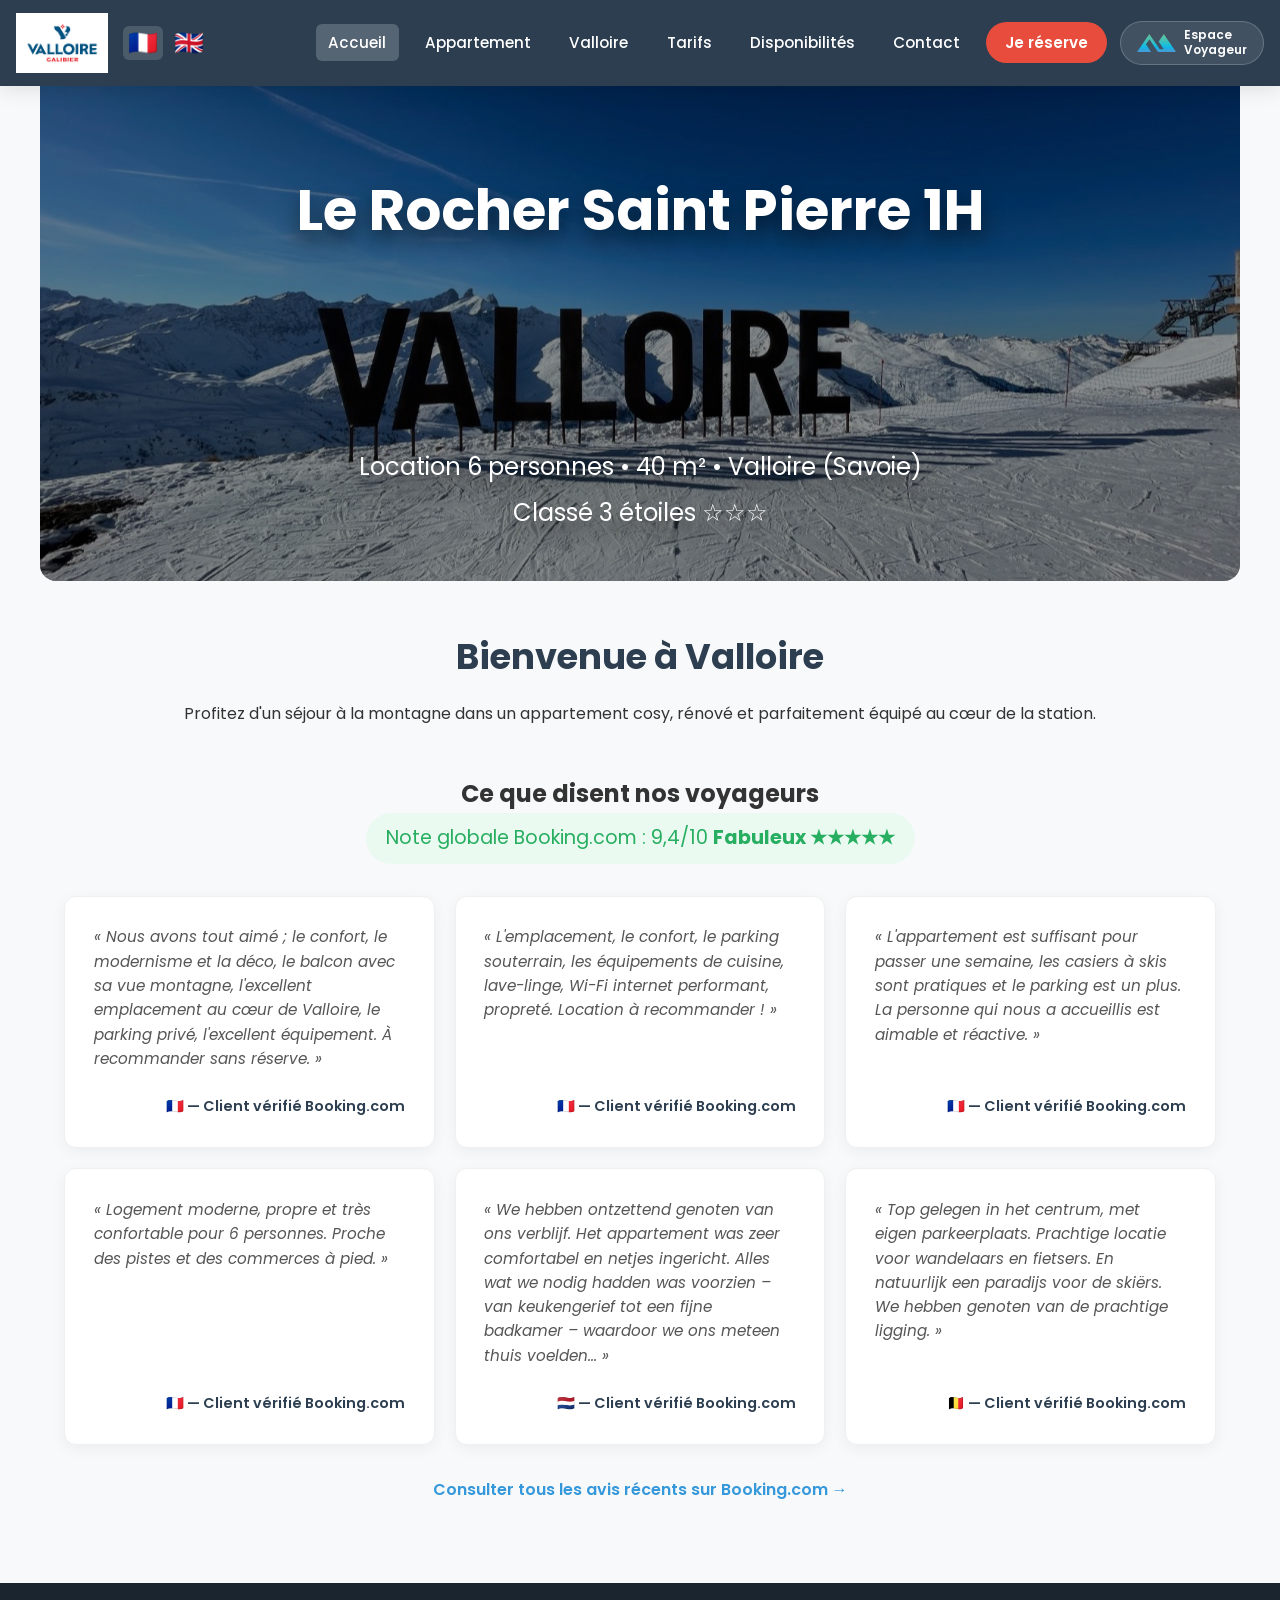
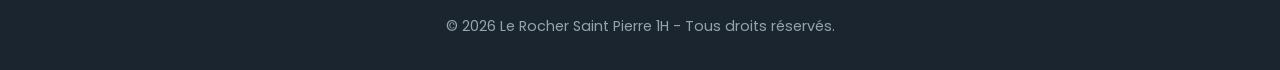
==== index.html @ ee744f75 "Update winter and tourist tax rates in index.html" ====
<!DOCTYPE html>
<html lang="fr">
<head>
    <meta charset="UTF-8">
    <meta name="viewport" content="width=device-width, initial-scale=1.0">
    <title>Le Rocher Saint Pierre 1H | Location Appartement 6 pers. à Valloire</title>
    <link rel="canonical" href="https://rochersaintpierre.fr/">    
    
    <meta name="description" content="Location d'un appartement 2 pièces de 40 m² pour 6 personnes au cœur de la station de Valloire (Savoie). Proche des pistes, avec parking fermé en sous-sol et Wi-Fi.">
    <meta name="keywords" content="location valloire, appartement valloire 6 personnes, rocher saint pierre valloire, valloire centre station, location pied des pistes valloire, appartement cosy valloire, décoration moderne, location valloire avec parking sous-sol, séjour ski valloire, vacances montagne été hiver savoie, proche esf valloire, location non fumeur">
    <meta name="robots" content="index, follow">

    <meta property="og:title" content="Le Rocher Saint Pierre 1H — Location 6 personnes à Valloire">
    <meta property="og:description" content="Appartement 40 m² au centre de la station de Valloire. Parking sous-sol, local à skis, proche pistes et tous commerces.">
    <meta property="og:image" content="https://rochersaintpierre.fr/images/couverture.png">
    <meta property="og:type" content="website">
    <meta property="og:url" content="https://rochersaintpierre.fr/">

    <script type="application/ld+json">
    {
      "@context": "https://schema.org",
      "@type": "VacationRental",
      "name": "Le Rocher Saint Pierre 1H",
      "description": "Appartement de vacances 2 pièces de 40 m² pour 6 personnes au centre de la station de Valloire (Savoie). Décoration soignée et moderne, proche des pistes et commerces.",
      "address": {
        "@type": "PostalAddress",
        "streetAddress": "Le Rocher Saint Pierre",
        "addressLocality": "Valloire",
        "postalCode": "73450",
        "addressRegion": "Savoie",
        "addressCountry": "FR"
      },
      "geo": {
        "@type": "GeoCoordinates",
        "latitude": 45.1652,
        "longitude": 6.4281
      },
      "numberOfRooms": 2,
      "floorSize": {
        "@type": "QuantitativeValue",
        "value": 40,
        "unitCode": "MTK"
      },
      "occupancy": {
        "@type": "QuantitativeValue",
        "maxValue": 6
      },
      "priceRange": "À partir de 400€ / semaine",
      "checkinTime": "17:00",
      "checkoutTime": "10:00"
    }
    </script>

    <!-- Import de la police moderne Poppins -->
    <link rel="preconnect" href="https://fonts.googleapis.com">
    <link rel="preconnect" href="https://fonts.gstatic.com" crossorigin>
    <link href="https://fonts.googleapis.com/css2?family=Poppins:ital,wght@0,300;0,400;0,500;0,600;0,700;1,400&display=swap" rel="stylesheet">

    <link rel="stylesheet" href="styles.css">
    
    <link rel="apple-touch-icon" href="favicon.ico">
    <link rel="icon" href="favicon.ico">
</head>
<body>

    <!-- Navigation Menu -->
    <nav class="navbar">
        <div class="nav-container">
            <div class="logo-container">
                <img src="images/logo valloire-2.png" alt="logo valloire location particulier" class="logo-img">
                
                <div class="lang-switch">
                    <button type="button" onclick="setLanguage('fr')" class="lang-btn active" id="btn-fr" title="Français">🇫🇷</button>
                    <button type="button" onclick="setLanguage('en')" class="lang-btn" id="btn-en" title="English">🇬🇧</button>
                </div>

                <a href="https://lerochersaintpierre1h.github.io/portail-client/" target="_blank" class="btn-voyageur mobile-only">
                    <img src="images/logo-menu-appli.png" alt="Portail client" class="voyageur-icon">
                    <span class="voyageur-text" data-fr="Espace<br>Voyageur" data-en="Guest<br>Area">Espace<br>Voyageur</span>
                </a>
            </div>

            <!-- BOUTON HAMBURGER POUR MOBILE -->
            <div class="menu-toggle" onclick="toggleMobileMenu()">
                <span></span>
                <span></span>
                <span></span>
            </div>

            <ul class="nav-menu">
                <li><a href="#accueil" class="nav-link active" data-fr="Accueil" data-en="Home">Accueil</a></li>
                <li><a href="#appartement" class="nav-link" data-fr="Appartement" data-en="Apartment">Appartement</a></li>
                <li><a href="#valloire" class="nav-link" data-fr="Valloire" data-en="Valloire">Valloire</a></li>
                <li><a href="#tarifs" class="nav-link" data-fr="Tarifs" data-en="Rates">Tarifs</a></li>
                <li><a href="#disponibilites" class="nav-link" data-fr="Disponibilités" data-en="Availability">Disponibilités</a></li>
                <li><a href="#contact" class="nav-link" data-fr="Contact" data-en="Contact">Contact</a></li>
                
                <li><a href="#section-reservation" onclick="reserverDirectly(event)" class="nav-btn-reserve" data-fr="Je réserve" data-en="Book now">Je réserve</a></li>

                <li class="desktop-only">
                    <a href="https://lerochersaintpierre1h.github.io/portail-client/" target="_blank" class="btn-voyageur">
                        <img src="images/logo-menu-appli.png" alt="Portail client" class="voyageur-icon">
                        <span class="voyageur-text" data-fr="Espace<br>Voyageur" data-en="Guest<br>Area">Espace<br>Voyageur</span>
                    </a>
                </li>
            </ul>
        </div>
    </nav>
    
    <!-- Pages Container -->
    <div class="pages-container">
        
        <!-- PAGE 1: ACCUEIL -->
        <div id="accueil" class="page active">
            <div class="hero-section">
                <div class="hero-overlay"></div>
                <div class="hero-content">
                    <h1>Le Rocher Saint Pierre 1H</h1>
                    <p class="hero-subtitle" data-fr="Location 6 personnes • 40 m² • Valloire (Savoie)" data-en="Apartment for 6 guests • 40 sqm • Valloire (Savoie)">Location 6 personnes • 40 m² • Valloire (Savoie)</p>
                    <p class="hero-subtitle" data-fr="Classé 3 étoiles ☆☆☆" data-en="Rated 3 stars ☆☆☆">Classé 3 étoiles ☆☆☆</p>
                </div>
            </div>

            <div class="page-content" style="text-align: center;">
                <h1 data-fr="Bienvenue à Valloire" data-en="Welcome to Valloire">Bienvenue à Valloire</h1>
                <p data-fr="Profitez d'un séjour à la montagne dans un appartement cosy, rénové et parfaitement équipé au cœur de la station." data-en="Enjoy a mountain stay in a cozy, renovated, and fully equipped apartment in the heart of the resort.">Profitez d'un séjour à la montagne dans un appartement cosy, rénové et parfaitement équipé au cœur de la station.</p>
            </div>

            <!-- Section Avis Clients -->
            <div class="page-content" style="text-align: center;">
                <h2 data-fr="Ce que disent nos voyageurs" data-en="What our guests say">Ce que disent nos voyageurs</h2>
                <p class="rating-highlight" data-fr="Note globale Booking.com : 9,4/10 <strong>Fabuleux ★★★★★</strong>" data-en="Overall Booking.com rating: 9.4/10 <strong>Fabulous ★★★★★</strong>">
                    Note globale Booking.com : 9,4/10 <strong>Fabuleux ★★★★★</strong>
                </p>

                <div class="reviews-grid">
                    <div class="review-card">
                        <p class="review-text">« Nous avons tout aimé ; le confort, le modernisme et la déco, le balcon avec sa vue montagne, l'excellent emplacement au cœur de Valloire, le parking privé, l'excellent équipement. À recommander sans réserve. »</p>
                        <p class="review-author">🇫🇷 — Client vérifié Booking.com</p>
                    </div>
                    <div class="review-card">
                        <p class="review-text">« L'emplacement, le confort, le parking souterrain, les équipements de cuisine, lave-linge, Wi-Fi internet performant, propreté. Location à recommander ! »</p>
                        <p class="review-author">🇫🇷 — Client vérifié Booking.com</p>
                    </div>
                    <div class="review-card">
                        <p class="review-text">« L'appartement est suffisant pour passer une semaine, les casiers à skis sont pratiques et le parking est un plus. La personne qui nous a accueillis est aimable et réactive. »</p>
                        <p class="review-author">🇫🇷 — Client vérifié Booking.com</p>
                    </div>
                    <div class="review-card">
                        <p class="review-text">« Logement moderne, propre et très confortable pour 6 personnes. Proche des pistes et des commerces à pied. »</p>
                        <p class="review-author">🇫🇷 — Client vérifié Booking.com</p>
                    </div>
                    <div class="review-card">
                        <p class="review-text">« We hebben ontzettend genoten van ons verblijf. Het appartement was zeer comfortabel en netjes ingericht. Alles wat we nodig hadden was voorzien – van keukengerief tot een fijne badkamer – waardoor we ons meteen thuis voelden... »</p>
                        <p class="review-author">🇳🇱 — Client vérifié Booking.com</p>
                    </div>
                    <div class="review-card">
                        <p class="review-text">« Top gelegen in het centrum, met eigen parkeerplaats. Prachtige locatie voor wandelaars en fietsers. En natuurlijk een paradijs voor de skiërs. We hebben genoten van de prachtige ligging. »</p>
                        <p class="review-author">🇧🇪 — Client vérifié Booking.com</p>
                    </div>
                </div>

                <p style="margin-top: 2rem;">
                    <a href="https://www.booking.com/hotel/fr/le-rocher-saint-pierre-1h.fr.html" target="_blank" class="link-bold" data-fr="Consulter tous les avis récents sur Booking.com →" data-en="Read all recent reviews on Booking.com →">
                        Consulter tous les avis récents sur Booking.com →
                    </a>
                </p>
            </div>
        </div>
        
        <!-- PAGE 2: APPARTEMENT -->
        <div id="appartement" class="page">
            <div class="page-content">
                <h1 data-fr="L'appartement" data-en="The Apartment">L'appartement</h1>
                <p class="page-subtitle text-center" data-fr="Découvrez notre logement idéalement situé au cœur de la station de Valloire." data-en="Discover our accommodation ideally located in the heart of Valloire resort.">Découvrez notre logement idéalement situé au cœur de la station de Valloire.</p>
                
                <h2 style="margin-top: 2rem; text-align: center;" data-fr="Galerie Photos" data-en="Photo Gallery">Galerie Photos</h2>
                <section class="gallery-section">
                    <div class="gallery-tabs">
                        <button class="tab-btn active" onclick="filterGallery('salon')" data-fr="salon" data-en="living room">salon</button>
                        <button class="tab-btn" onclick="filterGallery('chambre')" data-fr="chambre" data-en="bedroom">chambre</button>
                        <button class="tab-btn" onclick="filterGallery('cuisine')" data-fr="cuisine" data-en="kitchen">cuisine</button>
                        <button class="tab-btn" onclick="filterGallery('toilette')" data-fr="Sdb toilette" data-en="bathroom & WC">Sdb toilette</button>
                        <button class="tab-btn" onclick="filterGallery('exterieur')" data-fr="extérieur" data-en="outdoor">extérieur</button>
                    </div>

                    <div class="gallery-grid">
                        <div class="gallery-item salon active"><img src="images/11.jpg" alt="Salon 1"></div>
                        <div class="gallery-item salon active"><img src="images/12.jpg" alt="Salon 2"></div>
                        <div class="gallery-item salon active"><img src="images/13.jpg" alt="Salon 3"></div>
                        <div class="gallery-item salon active"><img src="images/14.jpg" alt="Salon 4"></div>
                        <div class="gallery-item salon active"><img src="images/15.jpg" alt="Salon 5"></div>

                        <div class="gallery-item chambre"><img src="images/21.jpg" alt="Chambre 1"></div>
                        <div class="gallery-item chambre"><img src="images/22.jpg" alt="Chambre 2"></div>
                        <div class="gallery-item chambre"><img src="images/23.jpg" alt="Chambre 3"></div>

                        <div class="gallery-item cuisine"><img src="images/31.jpg" alt="Cuisine 1"></div>
                        <div class="gallery-item cuisine"><img src="images/32.jpg" alt="Cuisine 2"></div>
                        <div class="gallery-item cuisine"><img src="images/33.jpg" alt="Cuisine 3"></div>

                        <div class="gallery-item toilette"><img src="images/41.jpg" alt="SDB 1"></div>
                        <div class="gallery-item toilette"><img src="images/42.jpg" alt="SDB 2"></div>
                        <div class="gallery-item toilette"><img src="images/43.jpg" alt="WC"></div>
                        
                        <div class="gallery-item exterieur"><img src="images/51.jpg" alt="Extérieur 1"></div>
                        <div class="gallery-item exterieur"><img src="images/52.jpg" alt="Balcon"></div>
                        <div class="gallery-item exterieur"><img src="images/53.jpg" alt="Vue"></div>
                    </div>
                </section>

                <div class="content-box">
                    <h2 data-fr="Aperçu &amp; Situation" data-en="Overview &amp; Location">Aperçu &amp; Situation</h2>
                    <ul class="styled-list">
                        <li data-fr="<strong>Emplacement :</strong> Centre station, proche de tous commerces" data-en="<strong>Location:</strong> Resort center, close to all shops"><strong>Emplacement :</strong> Centre station, proche de tous commerces</li>
                        <li data-fr="<strong>Proximité pistes :</strong> À 250 m des remontées mécaniques et 50 m du retour piste" data-en="<strong>Ski slope proximity:</strong> 250m from ski lifts and 50m from slope return"><strong>Proximité pistes :</strong> À 250 m des remontées mécaniques et 50 m du retour piste</li>
                        <li data-fr="<strong>Loisirs immédiats :</strong> Cinéma au pied de la résidence" data-en="<strong>Immediate leisure:</strong> Cinema right below the residence"><strong>Loisirs immédiats :</strong> Cinéma au pied de la résidence</li>
                        <li data-fr="<strong>Type de logement :</strong> Appartement 2 pièces (40 m²) pour 6 personnes // 1er étage avec ascenseur" data-en="<strong>Accommodation type:</strong> 1-bedroom apartment (40 sqm) for 6 guests // 1st floor with elevator"><strong>Type de logement :</strong> Appartement 2 pièces (40 m²) pour 6 personnes // 1er étage avec ascenseur</li>
                        <li data-fr="<strong>Extérieur :</strong> 1 balcon de 3 m²" data-en="<strong>Outdoor:</strong> 1 balcony (3 sqm)"><strong>Extérieur :</strong> 1 balcon de 3 m²</li>
                    </ul>
                </div>

                <div class="content-box">
                    <h2 data-fr="Configuration des Couchages" data-en="Sleeping Arrangements">Configuration des Couchages</h2>
                    <p class="content-subtitle" data-fr="Note : Tous les lits sont équipés de couettes et alèses." data-en="Note: All beds are equipped with duvets and mattress protectors.">Note : Tous les lits sont équipés de couettes et alèses.</p>
                    <ul class="styled-list">
                        <li data-fr="<strong>Séjour :</strong> 1 canapé-lit 2 places (140x200 cm)" data-en="<strong>Living room:</strong> 1 double sofa bed (140x200 cm)"><strong>Séjour :</strong> 1 canapé-lit 2 places (140x200 cm)</li>
                        <li data-fr="<strong>Chambre :</strong> 1 lit double (140x190 cm) + lits superposés (90x190 cm)" data-en="<strong>Bedroom:</strong> 1 double bed (140x190 cm) + bunk beds (90x190 cm)"><strong>Chambre :</strong> 1 lit double (140x190 cm) + lits superposés (90x190 cm)</li>
                    </ul>
                </div>

                <div class="content-box">
                    <h2 data-fr="Équipements du Logement" data-en="Amenities">Équipements du Logement</h2>
                    <ul class="styled-list">
                        <li data-fr="<strong>Coin cuisine :</strong> Four, micro-ondes, lave-vaisselle, combiné réfrigérateur-congélateur, plaques à induction, plongeur-mixeur, cafetière Nespresso et filtre, kit pâtisserie" data-en="<strong>Kitchenette:</strong> Oven, microwave, dishwasher, fridge-freezer, induction hob, hand blender, Nespresso &amp; filter coffee makers, baking kit">
                            <strong>Coin cuisine :</strong> Four, micro-ondes, lave-vaisselle, combiné réfrigérateur-congélateur, plaques à induction, plongeur-mixeur, cafetière Nespresso et filtre, kit pâtisserie
                        </li>
                        <li data-fr="<strong>Espace salon :</strong> TV écran plat, accès Wi-Fi inclus" data-en="<strong>Living area:</strong> Flat-screen TV, Wi-Fi included"><strong>Espace salon :</strong> TV écran plat, accès Wi-Fi inclus</li>
                        <li data-fr="<strong>Loisir :</strong> Nombreux jeux de société" data-en="<strong>Leisure:</strong> Selection of board games"><strong>Loisir :</strong> Nombreux jeux de société</li>
                        <li data-fr="<strong>Entretien &amp; Soin :</strong> Lave-linge, sèche-cheveux, lisseur, fer et table à repasser" data-en="<strong>Care &amp; Cleaning:</strong> Washing machine, hair dryer, straightener, iron &amp; ironing board"><strong>Entretien &amp; Soin :</strong> Lave-linge, sèche-cheveux, lisseur, fer et table à repasser</li>
                        <li data-fr="<strong>Sports :</strong> Local à skis privatif" data-en="<strong>Sports:</strong> Private ski locker"><strong>Sports :</strong> Local à skis privatif</li>
                    </ul>
                </div>

                <div class="content-box">
                    <h2 data-fr="Informations Pratiques &amp; Services" data-en="Practical Information &amp; Services">Informations Pratiques &amp; Services</h2>
                    <ul class="styled-list">
                        <li data-fr="<strong>Parking :</strong> Place de parking en sous-sol fermé et privé (inclus)" data-en="<strong>Parking:</strong> Private underground parking space included"><strong>Parking :</strong> Place de parking en sous-sol fermé et privé (inclus)</li>
                        <li data-fr="<strong>Linge de maison :</strong> Draps et serviettes non fournis" data-en="<strong>Linen:</strong> Bed sheets and towels not provided"><strong>Linge de maison :</strong> Draps et serviettes non fournis</li>
                        <li data-fr="<strong>Famille :</strong> Kit bébé disponible sur demande" data-en="<strong>Family:</strong> Baby kit available upon request"><strong>Famille :</strong> Kit bébé disponible sur demande</li>
                        <li data-fr="<strong>Horaires :</strong> Arrivée à partir de 17 h // Départ avant 10 h" data-en="<strong>Schedules:</strong> Check-in from 5:00 PM // Check-out before 10:00 AM"><strong>Horaires :</strong> Arrivée à partir de 17 h // Départ avant 10 h</li>
                        <li data-fr="<strong>Logement non-fumeur</strong>" data-en="<strong>Non-smoking accommodation</strong>"><strong>Logement non-fumeur</strong></li>
                    </ul>
                </div>
            </div>
        </div>

        <!-- PAGE 3: VALLOIRE -->
        <div id="valloire" class="page">
            <div class="page-content">
                <h1 data-fr="Découvrir Valloire" data-en="Discover Valloire">Découvrir Valloire</h1>
                <p style="text-align: center; margin-bottom: 2rem; font-size: 1.1rem; line-height: 1.8;" data-fr="Un village logé entre le Col du Télégraphe (1556m) et le Col du Galibier (2642m) où l’authenticité est préservée ! Valloire est un village avant même d’être une station, ses habitants en sont l’âme et font tout son charme.<br><br><strong>Valloire, la Vallée d’Or !</strong><br>Vous n’avez pas fini de vous ressourcer et de savourer la beauté des paysages : des sommets d’émotion et du merveilleux plein les yeux vous attendent !" data-en="A village nestled between Col du Télégraphe (1556m) and Col du Galibier (2642m) where authenticity is preserved! Valloire is a village first before being a resort.<br><br><strong>Valloire, the Golden Valley!</strong><br>Breathtaking landscapes and unforgettable mountain experiences await you!">
                    Un village logé entre le Col du Télégraphe (1556m) et le Col du Galibier (2642m) où l’authenticité est préservée ! Valloire est un village avant même d’être une station, ses habitants en sont l’âme et font tout son charme.<br><br>
                    <strong>Valloire, la Vallée d’Or !</strong><br>
                    Vous n’avez pas fini de vous ressourcer et de savourer la beauté des paysages : des sommets d’émotion et du merveilleux plein les yeux vous attendent !
                </p>
                
                <section class="gallery-section" style="margin: 0 0 3rem 0; padding: 0;">
                    <div class="gallery-grid" style="grid-template-columns: repeat(3, 1fr); gap: 20px;">
                        <div class="gallery-item active"><img src="images/61.jpg" alt="Valloire 1"></div>
                        <div class="gallery-item active"><img src="images/62.jpg" alt="Valloire 2"></div>
                        <div class="gallery-item active"><img src="images/63.jpg" alt="Valloire 3"></div>
                        <div class="gallery-item active"><img src="images/64.jpg" alt="Valloire 4"></div>
                        <div class="gallery-item active"><img src="images/65.jpg" alt="Valloire 5"></div>
                        <div class="gallery-item active"><img src="images/66.jpg" alt="Valloire 6"></div>
                        <div class="gallery-item active"><img src="images/67.jpg" alt="Valloire 7"></div>
                        <div class="gallery-item active"><img src="images/68.jpg" alt="Valloire 8"></div>
                        <div class="gallery-item active"><img src="images/69.jpg" alt="Valloire 9"></div>
                    </div>
                </section>

                <div class="content-box">
                    <h2 data-fr="L’hiver à Valloire" data-en="Winter in Valloire">L’hiver à Valloire</h2>
                    <p data-fr="C'est le charme d'un vrai village savoyard avec 160 km de pistes à parcourir. On ne se lasse pas de la vue incroyable depuis le Grand Plateau (2 524 m) ni des virages sur la mythique piste Jean-Baptiste Grange. Après une belle journée de ski, on adore flâner dans les ruelles animées avant de retrouver le logement bien au chaud." data-en="Enjoy the charm of an authentic Savoyard village with 160 km of ski slopes. Enjoy incredible views from Grand Plateau (2,524 m) and cozy evenings in the village.">C'est le charme d'un vrai village savoyard avec 160 km de pistes à parcourir. On ne se lasse pas de la vue incroyable depuis le Grand Plateau (2 524 m) ni des virages sur la mythique piste Jean-Baptiste Grange. Après une belle journée de ski, on adore flâner dans les ruelles animées avant de retrouver le logement bien au chaud.</p>
                </div>

                <div class="content-box">
                    <h2 data-fr="L’été à Valloire" data-en="Summer in Valloire">L’été à Valloire</h2>
                    <p data-fr="C'est la montagne au grand air et des panoramas à couper le souffle. Des randonnées en altitude, l'ascension à vélo des mythiques cols du Galibier et du Télégraphe, le cadre est exceptionnel. Après une belle journée en plein air, quel plaisir de s'installer en terrasse et de partager de bonnes spécialités savoyardes dans les restaurants du village." data-en="Fresh mountain air and breathtaking panoramas. High-altitude hiking, cycling legendary passes like Galibier and Télégraphe, and enjoying local cuisine on sunny terraces.">C'est la montagne au grand air et des panoramas à couper le souffle. Des randonnées en altitude, l'ascension à vélo des mythiques cols du Galibier et du Télégraphe, le cadre est exceptionnel. Après une belle journée en plein air, quel plaisir de s'installer en terrasse et de partager de bonnes spécialités savoyardes dans les restaurants du village.</p>
                </div>

                <div class="content-box">
                    <h2 data-fr="Activités aux alentours" data-en="Nearby Activities">Activités aux alentours</h2>
                    <div class="activities-grid" style="display: flex; flex-wrap: wrap; gap: 15px; padding-top: 10px;">
                        <span class="activity-badge" data-fr="🎿 Ski" data-en="🎿 Skiing">🎿 Ski</span>
                        <span class="activity-badge" data-fr="⛸️ Patinoire" data-en="⛸️ Ice rink">⛸️ Patinoire</span>
                        <span class="activity-badge" data-fr="🏊 Piscine" data-en="🏊 Swimming pool">🏊 Piscine</span>
                        <span class="activity-badge" data-fr="⛳ Golf" data-en="⛳ Golf">⛳ Golf</span>
                        <span class="activity-badge" data-fr="🎳 Bowling" data-en="🎳 Bowling">🎳 Bowling</span>
                        <span class="activity-badge" data-fr="🎬 Cinéma" data-en="🎬 Cinema">🎬 Cinéma</span>
                        <span class="activity-badge" data-fr="🐎 Centre équestre" data-en="🐎 Horse riding">🐎 Centre équestre</span>
                        <span class="activity-badge" data-fr="🥾 Randonnées" data-en="🥾 Hiking">🥾 Randonnées</span>
                        <span class="activity-badge" data-fr="🧗 Via Ferrata" data-en="🧗 Via Ferrata">🧗 Via Ferrata</span>
                        <span class="activity-badge" data-fr="🚵 VTT" data-en="🚵 Mountain biking">🚵 VTT</span>
                        <span class="activity-badge" data-fr="🎾 Tennis" data-en="🎾 Tennis">🎾 Tennis</span>
                        <span class="activity-badge" data-fr="🍻 Restaurants / Bars" data-en="🍻 Restaurants / Bars">🍻 Restaurants / Bars</span>
                    </div>
                </div>

                <p style="margin-top: 2rem; text-align: center;">
                    <a href="https://www.valloire.net/" target="_blank" class="link-bold" data-fr="Consulter le site officiel de Valloire →" data-en="Visit the official Valloire website →">
                        Consulter le site officiel de Valloire →
                    </a>
                </p>

            </div>
        </div>

        <!-- PAGE 4: TARIFS -->
        <div id="tarifs" class="page">
            <div class="page-content">
                <h1 data-fr="Tarifs de location" data-en="Rental Rates">Tarifs de location</h1>
                <p class="text-center" style="margin-bottom: 2rem;" data-fr="Retrouvez nos tarifs selon les saisons pour réserver votre séjour à Valloire." data-en="Check our seasonal rates to book your stay in Valloire.">Retrouvez nos tarifs selon les saisons pour réserver votre séjour à Valloire.</p>
               
                <div class="content-box">
                    <h2 data-fr="Tarifs &amp; Conditions" data-en="Rates &amp; Conditions">Tarifs &amp; Conditions</h2>
                    <ul class="styled-list">
                        <li data-fr="<strong>Tarif hiver :</strong> de 590 € à 1 826 € / semaine" data-en="<strong>Winter rate:</strong> from €590 to €1,815 / week"><strong>Tarif hiver :</strong> de 590 € à 1 815 € / semaine</li>
                        <li data-fr="<strong>Tarif été :</strong> de 410 € à 615 € / semaine" data-en="<strong>Summer rate:</strong> from €410 to €615 / week"><strong>Tarif été :</strong> de 410 € à 615 € / semaine</li>
                        <li style="margin-bottom: 1.5rem;" data-fr="<strong>Tarif basse saison :</strong> à partir de 400 € / semaine" data-en="<strong>Low season rate:</strong> from €400 / week"><strong>Tarif basse saison :</strong> à partir de 400 € / semaine</li>
                        <li data-fr="<strong>Nettoyage :</strong> Ménage de fin de séjour obligatoire (en supplément 75 €)" data-en="<strong>Cleaning:</strong> Mandatory end-of-stay cleaning (€75 extra)"><strong>Nettoyage :</strong> Ménage de fin de séjour obligatoire (en supplément 75 €)</li>
                        <li data-fr="<strong>Taxe de séjour :</strong> 1,87 € / adulte / nuit" data-en="<strong>Tourist tax:</strong> €1.65 / adult / night"><strong>Taxe de séjour :</strong> 1,65 € / adulte / nuit</li>
                    </ul>
                </div>

                <div class="content-box">
                    <h2 data-fr="Court séjour" data-en="Short Stays">Court séjour</h2>
                    <ul class="styled-list">
                        <li data-fr="<strong>Court séjour :</strong> possible l'été sur demande" data-en="<strong>Short stays:</strong> possible in summer upon request"><strong>Court séjour :</strong> possible l'été sur demande</li>
                    </ul>
                </div>           
            </div>
        </div>

        <!-- PAGE 5: DISPONIBILITÉS -->
        <div id="disponibilites" class="page">
            
            <!-- SECTION CALENDRIER -->
            <div class="dispo-calendar-container">
                <h2 class="calendar-main-title" data-fr="Disponibilités &amp; Calendrier" data-en="Availability &amp; Calendar">Disponibilités &amp; Calendrier</h2>
                
                <div class="calendar-legend">
                    <div class="legend-item"><span class="legend-box libre"></span> <span data-fr="Disponible" data-en="Available">Disponible</span></div>
                    <div class="legend-item"><span class="legend-box occupe"></span> <span data-fr="Occupé / Réservé" data-en="Booked">Occupé / Réservé</span></div>
                </div>

                <div id="annualCalendarGrid" class="annual-calendar-grid"></div>
            </div>

            <!-- SECTION BOUTONS DE RÉSERVATION -->
            <div id="section-reservation" class="page-content" style="margin-top: 3rem;">
                <div class="contact-info">
                    <h2 style="text-align: center; margin-bottom: 1rem; color: #ffffff; border-bottom: none;" data-fr="Réservation &amp; Demande de Séjour" data-en="Booking &amp; Inquiries">Réservation &amp; Demande de Séjour</h2>
                    <p style="text-align: center; margin-bottom: 2rem; color: #e0e0e0;" data-fr="" data-en=""</p>
                    
                    <div style="display: flex; gap: 20px; justify-content: center; flex-wrap: wrap;">
                        <div style="flex: 1; min-width: 250px; text-align: center; max-width: 300px;">
                            <button type="button" id="btnOuvrirResa" class="btn btn-large" style="width: 100%;" data-fr="Faire une demande" data-en="Request a booking">Faire une demande</button>
                            <p style="margin: 8px 0 0 0; font-size: 0.85rem; color: #cccccc; font-style: italic;" data-fr="Direct propriétaire" data-en="Directly from owner">Direct propriétaire</p>    
                        </div>
                        
                        <div style="flex: 1; min-width: 250px; text-align: center; max-width: 300px;">
                            <button type="button" class="btn btn-large" style="width: 100%; background-color: transparent; border: 2px solid #ffffff; color: #ffffff;" data-fr="Réserver par Booking" data-en="Book via Booking" onclick="window.open('https://www.booking.com/hotel/fr/le-rocher-saint-pierre-1h.fr.html', '_blank')">
                                Réserver par Booking
                            </button>
                            <p style="margin: 8px 0 0 0; font-size: 0.85rem; color: #cccccc; font-style: italic;" data-fr="Frais supplémentaires via Booking" data-en="Additional fees on Booking">Frais supplémentaires via Booking</p>
                        </div>
                    </div>
                </div>
            </div>

            <!-- POP-UP DE RÉSERVATION -->
            <div id="modalReservation" class="modal">
                <div class="modal-content" style="max-width: 700px;">
                    <span class="close-btn-resa close-btn">&times;</span>
                    <h2 style="text-align: center; margin-bottom: 1rem;" data-fr="Votre demande de réservation" data-en="Your booking request">Votre demande de réservation</h2>
                    
                    <form class="reservation-form" id="reservationForm" action="https://formspree.io/f/mwlpavvl" method="POST">
                        <input type="hidden" name="_subject" value="🚨 Nouvelle demande de réservation - Le Rocher Saint Pierre !">
                        
                        <div class="form-row">
                            <div class="form-group">
                                <label for="nom" data-fr="Nom complet :" data-en="Full name:">Nom complet :</label>
                                <input type="text" id="nom" name="nom" required>
                            </div>
                            <div class="form-group">
                                <label for="email" data-fr="Email :" data-en="Email:">Email :</label>
                                <input type="email" id="email" name="email" required>
                            </div>
                        </div>

                        <div class="form-row">
                            <div class="form-group">
                                <label for="nombreAdultes" data-fr="Nombre d'adultes :" data-en="Number of adults:">Nombre d'adultes :</label>
                                <select id="nombreAdultes" name="nombreAdultes" required>
                                    <option value="0">0</option><option value="1">1</option><option value="2">2</option><option value="3">3</option><option value="4">4</option><option value="5">5</option><option value="6">6</option>
                                </select>
                            </div>
                            <div class="form-group">
                                <label for="nombreEnfants" data-fr="Nombre d'enfants :" data-en="Number of children:">Nombre d'enfants :</label>
                                <select id="nombreEnfants" name="nombreEnfants" required>
                                    <option value="0">0</option><option value="1">1</option><option value="2">2</option><option value="3">3</option><option value="4">4</option><option value="5">5</option>
                                </select>
                            </div>
                        </div>

                        <div class="form-row">
                            <div class="form-group">
                                <label for="telephone" data-fr="Téléphone :" data-en="Phone:">Téléphone :</label>
                                <input type="tel" id="telephone" name="telephone" required>
                            </div>
                            <div class="form-group" style="visibility: hidden;"></div>
                        </div>

                        <div class="form-row">
                            <div class="form-group">
                                <label for="dateArrivee" data-fr="Date d'arrivée :" data-en="Check-in date:">Date d'arrivée :</label>
                                <input type="date" id="dateArrivee" name="dateArrivee" required>
                            </div>
                            <div class="form-group">
                                <label for="dateDepart" data-fr="Date de départ :" data-en="Check-out date:">Date de départ :</label>
                                <input type="date" id="dateDepart" name="dateDepart" required>
                            </div>
                        </div>

                        <div class="form-group" style="margin-top: 1rem;">
                            <label for="message" data-fr="Message :" data-en="Message:">Message :</label>
                            <textarea id="message" name="message" rows="4" placeholder="Laissez votre message..." required></textarea>
                        </div>

                        <div style="text-align: center; margin-top: 1.5rem;">
                            <button type="submit" class="btn btn-large" style="width: 100%; max-width: 300px;" data-fr="Envoyer ma demande" data-en="Send inquiry">Envoyer ma demande</button>
                        </div>

                        <div id="form-status" style="display: none; margin-top: 20px; padding: 15px; border-radius: 8px; text-align: center; font-weight: 500;"></div>
                    </form>
                </div>
            </div>
            
        </div> <!-- FIN PAGE 5 -->

        <!-- PAGE 6: CONTACT -->
        <div id="contact" class="page">
            <div class="page-content">
                <h1 data-fr="Contact" data-en="Contact">Contact</h1>
                <p style="text-align: center; margin-bottom: 2rem;" data-fr="Pour toute question ou information complémentaire concernant notre location, n'hésitez pas à nous écrire :" data-en="For any questions or additional information regarding our rental, feel free to write to us:">Pour toute question ou information complémentaire concernant notre location, n'hésitez pas à nous écrire :</p>
                
                <div class="contact-info">
                    <h3 data-fr="Informations de contact" data-en="Contact Information">Informations de contact</h3>
                    <!-- Adresse e-mail en texte simple (sans lien mailto) -->
                    <p style="font-size: 1.1rem; margin-top: 1rem; margin-bottom: 1.5rem;">
                        <strong>Email :</strong> 
                        <span style="color: #3498db; font-weight: 500;">lerochersaintpierre1h@gmail.com</span>
                    </p>

                    <!-- Bouton déclencheur de la Pop-up Contact -->
                    <div style="text-align: center; margin-top: 1.5rem;">
                        <button type="button" id="btnContact" class="btn btn-large" data-fr="Laissez un message" data-en="Leave a message">
                            Laissez un message
                        </button>
                    </div>
                </div>
            </div>

            <!-- POP-UP DE CONTACT -->
            <div id="modalContact" class="modal">
                <div class="modal-content">
                    <span class="close-btn-contact close-btn">&times;</span>
                    <h2 style="text-align: center; margin-bottom: 1.5rem;" data-fr="Laissez un message" data-en="Leave a message">Laissez un message</h2>
                    
                    <form id="contactForm" action="https://formspree.io/f/mwlpavvl" method="POST">
                        <input type="hidden" name="_subject" value="✉️ Nouveau message de contact - Le Rocher Saint Pierre !">
                        
                        <div class="form-group">
                            <label for="contact-nom" data-fr="Votre nom :" data-en="Your name:">Votre nom :</label>
                            <input type="text" id="contact-nom" name="nom" required>
                        </div>

                        <div class="form-group">
                            <label for="contact-email" data-fr="Votre email :" data-en="Your email:">Votre email :</label>
                            <input type="email" id="contact-email" name="email" required>
                        </div>

                        <div class="form-group" style="margin-top: 1rem;">
                            <label for="contact-message" data-fr="Votre message :" data-en="Your message:">Votre message :</label>
                            <textarea id="contact-message" name="message" rows="5" placeholder="Écrivez votre message ici..." required></textarea>
                        </div>

                        <div style="text-align: center; margin-top: 1.5rem;">
                            <button type="submit" class="btn btn-large" style="width: 100%;" data-fr="Envoyer le message" data-en="Send message">Envoyer le message</button>
                        </div>

                        <div id="contact-form-status" style="display: none; margin-top: 15px; padding: 10px; border-radius: 8px; text-align: center; font-weight: 500;"></div>
                    </form>
                </div>
            </div>

        </div> <!-- FIN PAGE 6 -->

    </div> <!-- FIN PAGES-CONTAINER -->

    <footer class="footer">
        <p data-fr="&copy; 2026 Le Rocher Saint Pierre 1H - Tous droits réservés." data-en="&copy; 2026 Le Rocher Saint Pierre 1H - All rights reserved.">&copy; 2026 Le Rocher Saint Pierre 1H - Tous droits réservés.</p>
    </footer>

    <!-- Lightbox -->
    <div id="lightbox" class="lightbox">
        <span class="lightbox-close">&times;</span>
        <button class="lightbox-arrow lightbox-prev">❮</button>
        <div class="lightbox-content-wrapper">
            <img id="lightbox-img" src="" alt="Zoom">
        </div>
        <button class="lightbox-arrow lightbox-next">❯</button>
    </div>

    <script src="script.js"></script>

</body>
</html>
---- styles.css ----
/* Reset et styles de base */
* {
    margin: 0;
    padding: 0;
    box-sizing: border-box;
}

body {
    font-family: 'Poppins', sans-serif;
    line-height: 1.6;
    color: #333;
    background-color: #f8f9fa; /* Gris très doux pour le fond */
}

/* Utilitaires */
.text-center { text-align: center; }
.link-bold { color: #3498db; text-decoration: none; font-weight: 600; transition: color 0.3s; }
.link-bold:hover { color: #2980b9; text-decoration: underline; }

/* Navigation Bar */
.navbar {
    background: #2c3e50; /* Couleur unie élégante au lieu du dégradé */
    padding: 0.5rem 0;
    position: sticky;
    top: 0;
    box-shadow: 0 4px 20px rgba(0, 0, 0, 0.1);
    z-index: 100;
}

.nav-container {
    max-width: 1400px;
    margin: 0 auto;
    display: flex;
    justify-content: space-between;
    align-items: center;
    padding: 0.3rem 1rem;
}

.logo-img {
    height: 60px !important;       
    width: auto !important;        
    object-fit: contain;
}

.logo-container {
    display: flex;
    align-items: center;
    gap: 15px;
}

/* Sélecteur de langue */
.lang-switch {
    display: flex;
    gap: 6px;
    align-items: center;
}

.lang-btn {
    background: transparent;
    border: 1px solid transparent;
    font-size: 1.5rem;
    cursor: pointer;
    padding: 4px;
    border-radius: 6px;
    transition: transform 0.2s, background-color 0.2s;
    line-height: 1;
}

.lang-btn:hover { transform: scale(1.1); }
.lang-btn.active { background-color: rgba(255, 255, 255, 0.15); }

/* Bouton Hamburger pour mobile */
.menu-toggle {
    display: none; /* Caché par défaut sur grand écran */
    flex-direction: column;
    cursor: pointer;
    gap: 6px;
    padding: 5px;
}

.menu-toggle span {
    width: 28px;
    height: 3px;
    background-color: white;
    border-radius: 3px;
    transition: all 0.3s ease;
}

/* Menu principal */
.nav-menu {
    display: flex;
    list-style: none;
    gap: 0.8rem;
    align-items: center;
}

.nav-link {
    color: white;
    text-decoration: none;
    font-weight: 500;
    padding: 0.5rem 0.8rem;
    border-radius: 6px;
    transition: all 0.3s ease;
    font-size: 0.95rem;
}

.nav-link:hover { background-color: rgba(255, 255, 255, 0.1); }
.nav-link.active { background-color: rgba(255, 255, 255, 0.2); }

/* Boutons Navigation */
.nav-btn-reserve {
    background-color: #e74c3c;
    color: white !important;
    text-decoration: none;
    font-weight: 600;
    padding: 0.6rem 1.2rem;
    border-radius: 25px;
    transition: all 0.3s ease;
    font-size: 0.95rem;
}
.nav-btn-reserve:hover { background-color: #c0392b; transform: translateY(-2px); box-shadow: 0 4px 10px rgba(231,76,60,0.3); }

.btn-voyageur {
    display: flex;
    align-items: center;
    justify-content: center;
    gap: 8px;
    background-color: rgba(255, 255, 255, 0.1);
    border: 1px solid rgba(255, 255, 255, 0.2);
    color: white !important;
    text-decoration: none !important;
    font-weight: 600;
    padding: 0.4rem 1rem;
    border-radius: 25px;
    transition: all 0.3s ease;
}
.btn-voyageur:hover { background-color: rgba(255, 255, 255, 0.2); transform: translateY(-2px); }
.voyageur-text { font-size: 0.75rem; line-height: 1.2; text-align: left; }
.voyageur-icon { height: 18px !important; width: auto !important; }
.mobile-only { display: none !important; }

/* Pages Container */
.pages-container { max-width: 1200px; margin: 0 auto; min-height: calc(100vh - 200px); padding-bottom: 2rem; }
.page { display: none; animation: fadeIn 0.4s ease-in; }
.page.active { display: block; }
@keyframes fadeIn { from { opacity: 0; transform: translateY(10px); } to { opacity: 1; transform: translateY(0); } }

/* HERO SECTION */
.hero-section {
    position: relative;
    height: 55vh;
    background: url('images/couverture.jpg?v=2') center/cover no-repeat;
    display: flex;
    align-items: center;
    justify-content: center;
    text-align: center;
    border-radius: 0 0 16px 16px;
    overflow: hidden;
    margin-bottom: 3rem;
    }
.hero-overlay { 
    position: absolute; 
    inset: 0; 
    background: rgba(0, 0, 0, 0.45); 
    z-index: 1; 
}

.hero-content { 
    position: relative;     
    z-index: 2; 
    width: 100%; 
    padding: 0 20px; 
    /* AJOUT : Descend tout le bloc (titre + sous-titres) */
    margin-top: 50px; /* Augmentez à 80px ou 100px pour descendre encore plus */
}

.hero-content h1 { 
    font-size: 3.5rem; 
    color: #ffffff; 
    font-weight: 700; 
    text-shadow: 0 10px 20px rgba(0,0,0,0.5); 
    /* AJOUT : Remonte le titre spécifiquement à l'intérieur du bloc */
    margin-top: -10px; 
    /* MODIFICATION : L'espace avec le sous-titre. 8rem est déjà énorme, passez à 10rem si vous en voulez encore plus */
    margin-bottom: 12rem; 
}

.hero-subtitle { 
    font-size: 1.5rem; 
    color: #ffffff; 
    text-shadow: 0 10px 20px rgba(0,0,0,0.5); 
    font-weight: 400; 
    margin-bottom: 0.5rem; 
}

/* BLOCS DE CONTENU */
.page-content { padding: 0 1.5rem; margin-bottom: 3rem; }
.page-content h1 { text-align: center; font-size: 2.2rem; color: #2c3e50; margin-bottom: 1rem; }

/* Modernisation des "cartes" de contenu (remplace les anciennes bordures bleues) */
.content-box {
    background: #ffffff;
    padding: 2rem;
    border-radius: 12px;
    box-shadow: 0 4px 15px rgba(0, 0, 0, 0.04);
    margin-bottom: 2rem;
    border: 1px solid #f0f0f0;
}
.content-box h2 { color: #2c3e50; font-size: 1.5rem; margin-bottom: 1.2rem; border-bottom: 2px solid #f0f4f8; padding-bottom: 0.5rem; }
.content-subtitle { margin-bottom: 1.2rem; font-style: italic; color: #777; font-size: 0.95rem; }

/* Listes élégantes */
.styled-list { list-style: none; padding-left: 0; }
.styled-list li { position: relative; padding-left: 20px; margin-bottom: 10px; color: #444; }
.styled-list li::before { content: '•'; position: absolute; left: 0; color: #3498db; font-weight: bold; font-size: 1.2rem; line-height: 1; }

/* AVIS CLIENTS MODERNISÉS */
.rating-highlight { font-size: 1.2rem; color: #27ae60; margin-bottom: 2rem; background: #eafaf1; display: inline-block; padding: 10px 20px; border-radius: 30px; }
.reviews-grid { display: grid; grid-template-columns: repeat(auto-fit, minmax(300px, 1fr)); gap: 20px; text-align: left; }
.review-card { background: #ffffff; padding: 1.8rem; border-radius: 12px; box-shadow: 0 4px 15px rgba(0,0,0,0.05); border: 1px solid #f0f0f0; display: flex; flex-direction: column; justify-content: space-between; transition: transform 0.3s ease; }
.review-card:hover { transform: translateY(-5px); }
.review-text { font-style: italic; margin-bottom: 1.5rem; color: #555; font-size: 0.95rem; line-height: 1.6; }
.review-author { font-weight: 600; font-size: 0.9rem; color: #2c3e50; margin: 0; text-align: right; }

/* BADGES D'ACTIVITÉS (Valloire) */
.activity-badge { background: #f0f4f8; color: #2c3e50; padding: 8px 16px; border-radius: 20px; font-size: 0.9rem; font-weight: 500; }

/* FORMULAIRES MODERNES */
.reservation-form { background: #ffffff; }
.form-row { display: grid; grid-template-columns: repeat(auto-fit, minmax(250px, 1fr)); gap: 1.5rem; margin-bottom: 1.5rem; }
.form-group { display: flex; flex-direction: column; }
.form-group label { font-weight: 500; margin-bottom: 0.5rem; color: #444; font-size: 0.95rem; }

/* Champs stylisés Material / Minimaliste */
.form-group input, .form-group textarea, .form-group select {
    width: 100%;
    padding: 12px 15px;
    border: none;
    border-radius: 8px;
    background-color: #f0f4f8; /* Gris très clair pour le champ */
    font-size: 1rem;
    font-family: inherit;
    color: #333;
    transition: background-color 0.3s ease, box-shadow 0.3s ease;
}
.form-group input:focus, .form-group textarea:focus, .form-group select:focus {
    outline: none;
    background-color: #ffffff;
    box-shadow: 0 0 0 3px rgba(52, 152, 219, 0.2); /* Focus ring doux */
}

/* BOUTONS MODERNES */
.btn {
    background: #3498db; /* Couleur unie */
    color: white;
    padding: 0.85rem 2rem;
    border: none;
    border-radius: 8px;
    font-size: 1rem;
    font-weight: 600;
    cursor: pointer;
    transition: all 0.3s ease;
}
.btn:hover { background: #2980b9; transform: translateY(-2px); box-shadow: 0 5px 15px rgba(41,128,185,0.2); }
.btn-large { padding: 1rem 2rem; font-size: 1.1rem; }
.btn-outline { background: transparent; border: 2px solid #2c3e50; color: #2c3e50; }
.btn-outline:hover { background: #2c3e50; color: white; }

/* CONTACT FOOTER */
.contact-info { background: #2c3e50; color: white; padding: 2.5rem; border-radius: 12px; text-align: center; box-shadow: 0 10px 30px rgba(44,62,80,0.15); }
.contact-info h3 { color: #fff; margin-bottom: 1rem; font-size: 1.4rem; font-weight: 500; }
.contact-info a { color: #3498db; text-decoration: none; font-weight: 600; font-size: 1.1rem; transition: color 0.3s; }
.contact-info a:hover { color: #fff; }

.footer { background: #1a252f; color: #95a5a6; text-align: center; padding: 2rem; margin-top: auto; font-size: 0.9rem; }

/* GALERIE */
.gallery-section { margin: 2rem auto; }
.gallery-tabs { display: flex; justify-content: center; gap: 10px; margin-bottom: 30px; flex-wrap: wrap; }
.tab-btn { padding: 8px 20px; border: none; background-color: #f0f4f8; color: #555; font-size: 0.95rem; font-weight: 500; cursor: pointer; border-radius: 30px; transition: all 0.3s ease; font-family: inherit; }
.tab-btn:hover { background-color: #e1e8ed; }
.tab-btn.active { background-color: #2c3e50; color: #fff; box-shadow: 0 4px 10px rgba(44,62,80,0.2); }

.gallery-grid { display: grid; grid-template-columns: repeat(auto-fill, minmax(300px, 1fr)); gap: 15px; }
.gallery-item { display: none; overflow: hidden; border-radius: 10px; aspect-ratio: 4 / 3; cursor: pointer; }
.gallery-item.active { display: block; }
.gallery-item img { width: 100%; height: 100%; object-fit: cover; transition: transform 0.4s ease; }
.gallery-item:hover img { transform: scale(1.05); }

/* LIGHTBOX */
.lightbox { display: none; position: fixed; z-index: 9999; inset: 0; background-color: rgba(0, 0, 0, 0.9); justify-content: center; align-items: center; }
.lightbox.active { display: flex; }
.lightbox-content-wrapper { max-width: 90%; max-height: 90%; display: flex; justify-content: center; align-items: center; }
.lightbox-content-wrapper img { max-width: 100%; max-height: 85vh; object-fit: contain; border-radius: 4px; box-shadow: 0 5px 25px rgba(0,0,0,0.5); }
.lightbox-close, .lightbox-arrow { position: absolute; color: white !important; background-color: rgba(255,255,255,0.1) !important; border: none !important; cursor: pointer; transition: all 0.2s; z-index: 10000; width: 50px !important; height: 50px !important; border-radius: 50% !important; display: flex !important; justify-content: center !important; align-items: center !important; backdrop-filter: blur(5px); }
.lightbox-close:hover, .lightbox-arrow:hover { background-color: rgba(255,255,255,0.25) !important; transform: scale(1.1); }
.lightbox-close { top: 20px; right: 20px; font-size: 2rem !important; line-height: 0; }
.lightbox-prev { left: 20px; font-size: 1.5rem !important; }
.lightbox-next { right: 20px; font-size: 1.5rem !important; }

/* CALENDRIER ANNUEL */
.dispo-calendar-container { margin: 3rem auto; }
.calendar-main-title { text-align: center; color: #2c3e50; margin-bottom: 1.5rem; font-size: 2rem; }
.calendar-legend { display: flex; justify-content: center; gap: 20px; margin-bottom: 2.5rem; font-weight: 500; }
.legend-item { display: flex; align-items: center; gap: 8px; font-size: 0.95rem; color: #555; }
.legend-box { display: inline-block; width: 16px; height: 16px; border-radius: 4px; }
.legend-box.libre { background-color: #2ecc71; }
.legend-box.occupe { background-color: #e74c3c; }

.annual-calendar-grid { display: grid; grid-template-columns: repeat(auto-fit, minmax(300px, 1fr)); gap: 2rem; }
.month-box { background: #ffffff; padding: 1.5rem; border-radius: 12px; box-shadow: 0 4px 15px rgba(0, 0, 0, 0.03); border: 1px solid #f0f0f0; }
.month-title { text-align: center; color: #2c3e50; margin-bottom: 1rem; font-size: 1.1rem; text-transform: capitalize; font-weight: 600; }
.week-days-labels { display: grid; grid-template-columns: repeat(7, 1fr); text-align: center; font-size: 0.85rem; font-weight: 600; color: #7f8c8d; margin-bottom: 0.5rem; border-bottom: 2px solid #f0f4f8; padding-bottom: 0.5rem; }
.days-grid { display: grid; grid-template-columns: repeat(7, 1fr); text-align: center; font-size: 0.9rem; }
.days-grid div { padding: 8px 0; margin: 2px; border-radius: 6px; font-weight: 500; }
.day-cell.libre { background-color: rgba(46, 204, 113, 0.1); color: #27ae60; }
.day-cell.occupe { background-color: rgba(231, 76, 60, 0.15) !important; color: #c0392b !important; text-decoration: line-through; }

/* MEDIA QUERIES & RESPONSIVE MENU HAMBURGER */
@media (max-width: 992px) {
    .menu-toggle { display: flex; } /* Affiche le bouton hamburger */
    
    .nav-menu {
        display: none; /* Menu caché par défaut */
        flex-direction: column;
        width: 100%;
        position: absolute;
        top: 100%;
        left: 0;
        background-color: #2c3e50;
        padding: 1rem 0;
        box-shadow: 0 10px 20px rgba(0,0,0,0.15);
    }
    .nav-menu.active { display: flex; } /* Menu affiché si classe active */
    
    .nav-link, .nav-btn-reserve, .desktop-only {
        display: block;
        margin: 5px 20px;
        text-align: center;
    }
}

@media (max-width: 768px) {
    .logo-img { height: 45px !important; }
    .logo-container { gap: 10px; }
    .lang-btn { font-size: 1.2rem; }
    
    .desktop-only { display: none !important; }
    .mobile-only { display: flex !important; }
    
    /* AJOUT : On replace le bloc pour qu'il ne soit pas trop bas sur mobile */
    .hero-content { 
        margin-top: 0; 
    }

    /* MODIFICATION : On réduit le grand espace (margin-bottom) pour que ça ne dépasse plus de la photo */
    .hero-content h1 { 
        font-size: 2.2rem; 
        margin-bottom: 2rem; /* <-- C'est ici que l'espace est réduit pour l'iPhone */
        margin-top: 0; 
    }
    
    .hero-subtitle { 
        font-size: 1rem; 
        margin-bottom: 0.2rem;
    }
    .hero-section { height: 55vh; border-radius: 0 0 12px 12px; }
    
    .page-content { padding: 0 1rem; }
    .content-box { padding: 1.5rem; }
}
/* --- POP-UP CONTACT --- */
/* --- CORRECTION AFFICHAGE POP-UP (SCROLL) --- */
.modal {
  display: none; 
  position: fixed;
  z-index: 1000;
  left: 0;
  top: 0;
  width: 100%;
  height: 100%;
  background-color: rgba(0, 0, 0, 0.6);
  backdrop-filter: blur(3px);
  overflow-y: auto; /* Permet le défilement global si l'écran est très petit */
  padding: 20px 0;
}

.modal-content {
  background-color: #fff;
  margin: 2vh auto; /* Réduit la marge en haut */
  padding: 1.2rem 1.5rem;
  border-radius: 12px;
  width: 90%;
  max-width: 700px;
  max-height: 85vh; /* Limite la boîte blanche à 85% de la hauteur de l'écran */
  overflow-y: auto;  /* Active le défilement à l'intérieur de la pop-up */
  box-shadow: 0 10px 30px rgba(0,0,0,0.2);
  position: relative;
}

.modal-content h2 {
  margin-bottom: 0.8rem !important; /* Réduit l'espace sous le titre */
  font-size: 1.3rem;
  }
  /* Réduction des espaces entre les lignes et les champs */
.modal-content .form-row {
  gap: 0.8rem; /* Écart entre deux colonnes côte à côte */
  margin-bottom: 0.6rem; /* Écart entre les lignes */
}

.modal-content .form-group {
  margin-bottom: 0.5rem; /* Écart sous chaque champ */
}

.modal-content .form-group label {
  margin-bottom: 0.2rem; /* Écart entre le texte du label et la case */
  font-size: 0.85rem;
}

.modal-content .form-group input,
.modal-content .form-group select,
.modal-content .form-group textarea {
  padding: 8px 10px; /* Hauteur réduite des cases de saisie */
  font-size: 0.95rem;
}

/* Optimisation pour téléphones */
@media (max-width: 768px) {
  .modal-content {
    margin: 2% auto;
    padding: 1.2rem;
    max-height: 90vh; /* Utilise plus de hauteur sur mobile */
  }
}

.close-btn {
  color: #aaa;
  position: absolute;
  top: 15px;
  right: 20px;
  font-size: 28px;
  font-weight: bold;
  cursor: pointer;
  transition: color 0.3s ease;
}

.close-btn:hover {
  color: #2c3e50;
}
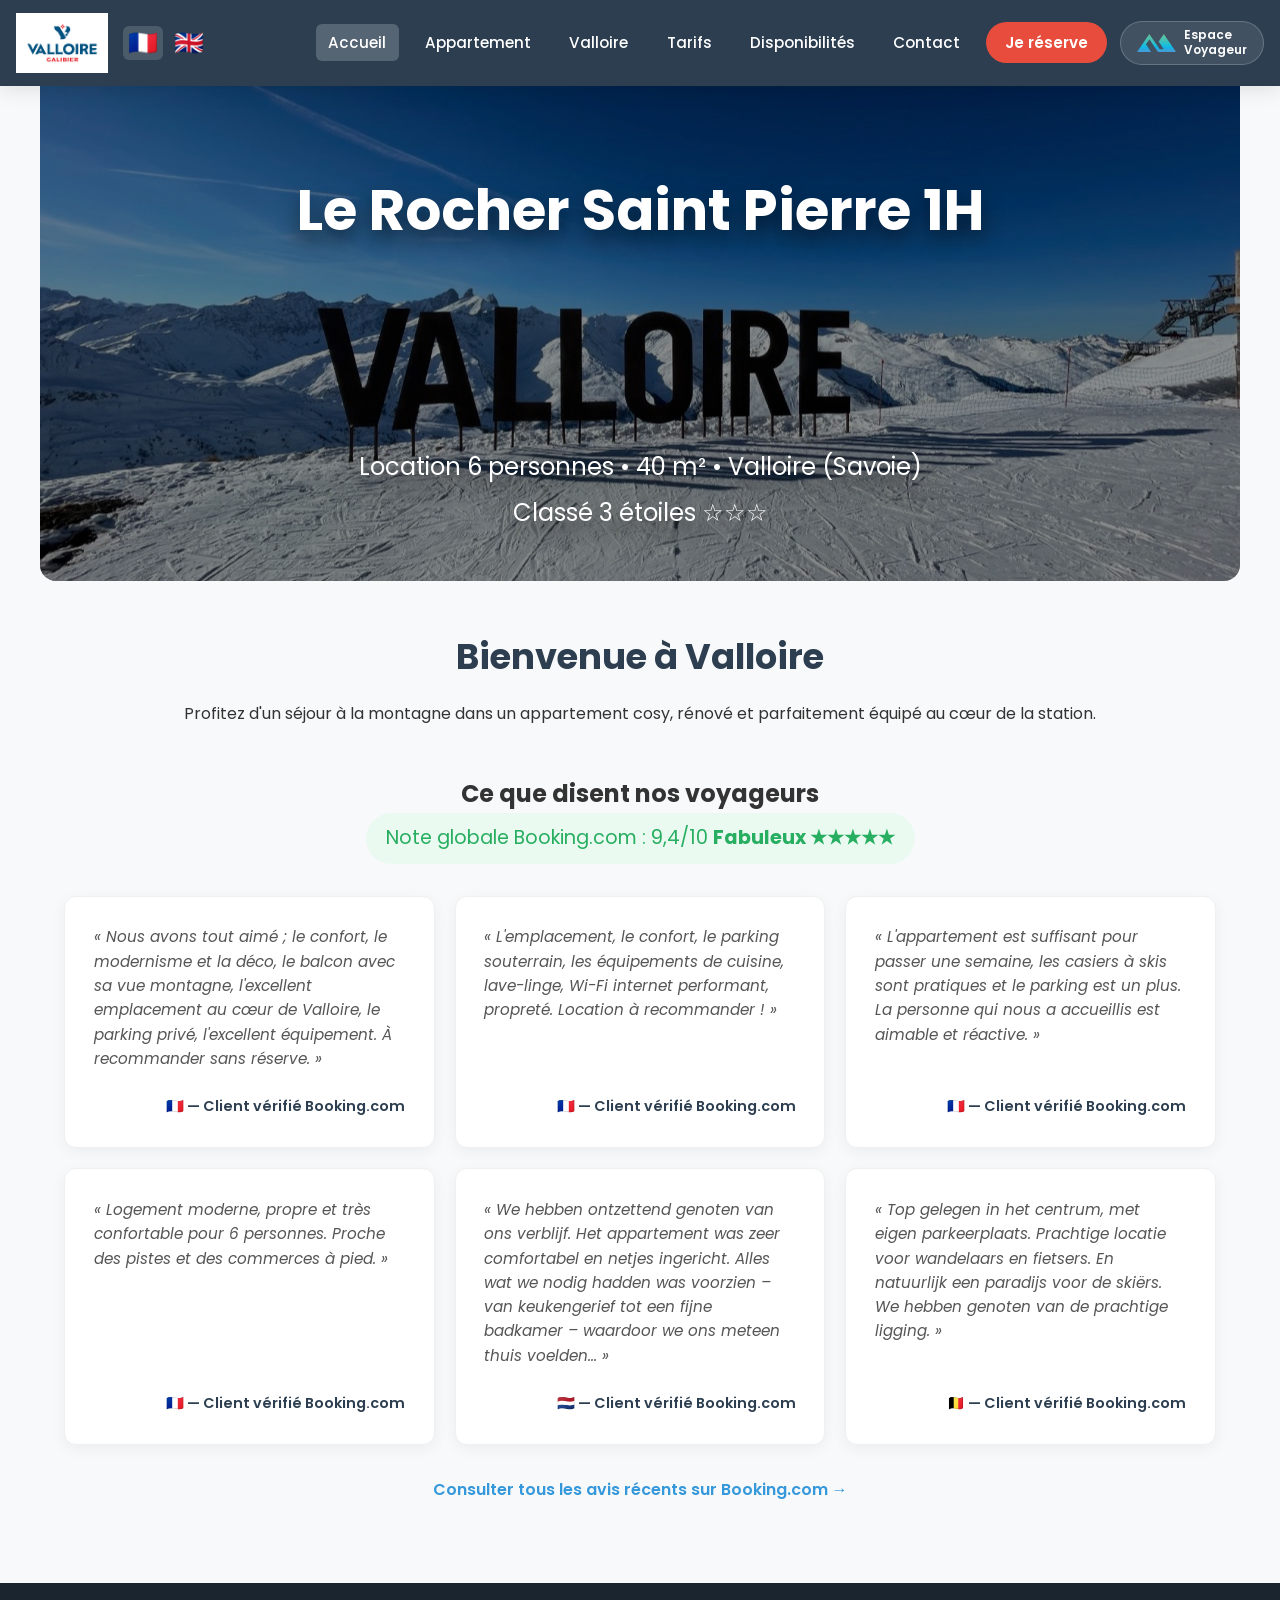
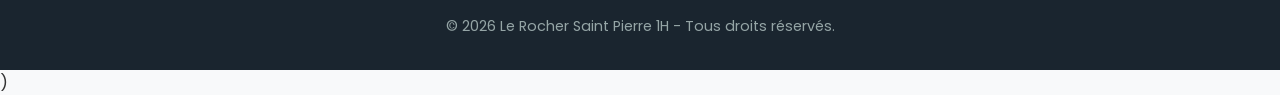
==== commit a55a7686: "Add comment to force build in index.html" ====
--- a/index.html
+++ b/index.html
@@ -325,7 +325,7 @@
                 <div class="content-box">
                     <h2 data-fr="Tarifs &amp; Conditions" data-en="Rates &amp; Conditions">Tarifs &amp; Conditions</h2>
                     <ul class="styled-list">
-                        <li data-fr="<strong>Tarif hiver :</strong> de 590 € à 1 826 € / semaine" data-en="<strong>Winter rate:</strong> from €590 to €1,815 / week"><strong>Tarif hiver :</strong> de 590 € à 1 815 € / semaine</li>
+                        <li data-fr="<strong>Tarif hiver :</strong> de 590 € à 1 825 € / semaine" data-en="<strong>Winter rate:</strong> from €590 to €1,815 / week"><strong>Tarif hiver :</strong> de 590 € à 1 815 € / semaine</li>
                         <li data-fr="<strong>Tarif été :</strong> de 410 € à 615 € / semaine" data-en="<strong>Summer rate:</strong> from €410 to €615 / week"><strong>Tarif été :</strong> de 410 € à 615 € / semaine</li>
                         <li style="margin-bottom: 1.5rem;" data-fr="<strong>Tarif basse saison :</strong> à partir de 400 € / semaine" data-en="<strong>Low season rate:</strong> from €400 / week"><strong>Tarif basse saison :</strong> à partir de 400 € / semaine</li>
                         <li data-fr="<strong>Nettoyage :</strong> Ménage de fin de séjour obligatoire (en supplément 75 €)" data-en="<strong>Cleaning:</strong> Mandatory end-of-stay cleaning (€75 extra)"><strong>Nettoyage :</strong> Ménage de fin de séjour obligatoire (en supplément 75 €)</li>
@@ -361,7 +361,7 @@
             <div id="section-reservation" class="page-content" style="margin-top: 3rem;">
                 <div class="contact-info">
                     <h2 style="text-align: center; margin-bottom: 1rem; color: #ffffff; border-bottom: none;" data-fr="Réservation &amp; Demande de Séjour" data-en="Booking &amp; Inquiries">Réservation &amp; Demande de Séjour</h2>
-                    <p style="text-align: center; margin-bottom: 2rem; color: #e0e0e0;" data-fr="" data-en=""</p>
+                    <p style="text-align: center; margin-bottom: 2rem; color: #e0e0e0;" data-fr="" data-en=""></p>
                     
                     <div style="display: flex; gap: 20px; justify-content: center; flex-wrap: wrap;">
                         <div style="flex: 1; min-width: 250px; text-align: center; max-width: 300px;">
@@ -527,3 +527,4 @@
 
 </body>
 </html>
+<!-- force build -->)
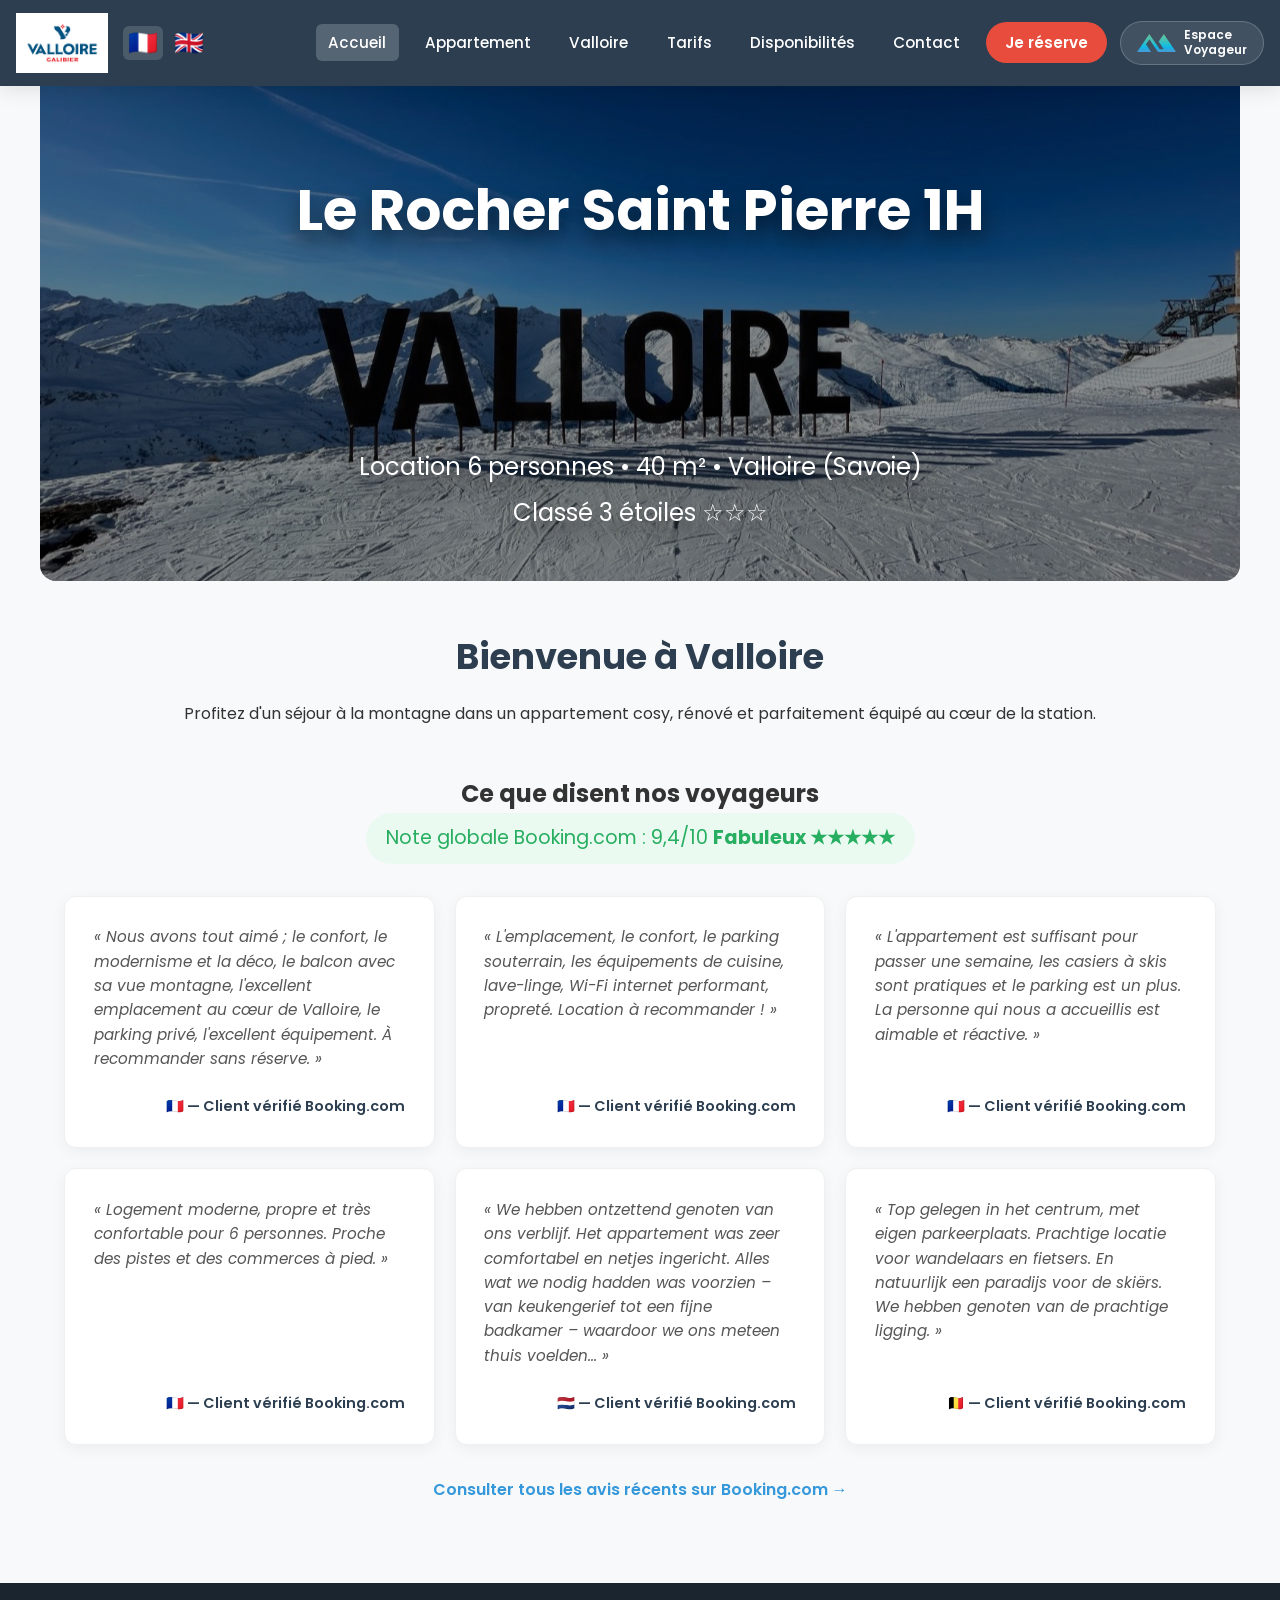
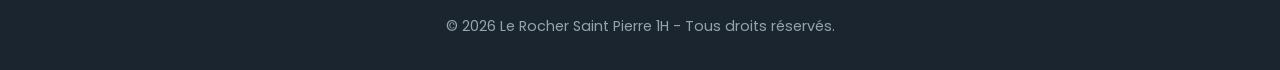
==== commit 80a841e7: "Remove force build comment from index.html" ====
--- a/index.html
+++ b/index.html
@@ -527,4 +527,4 @@
 
 </body>
 </html>
-<!-- force build -->)
+
